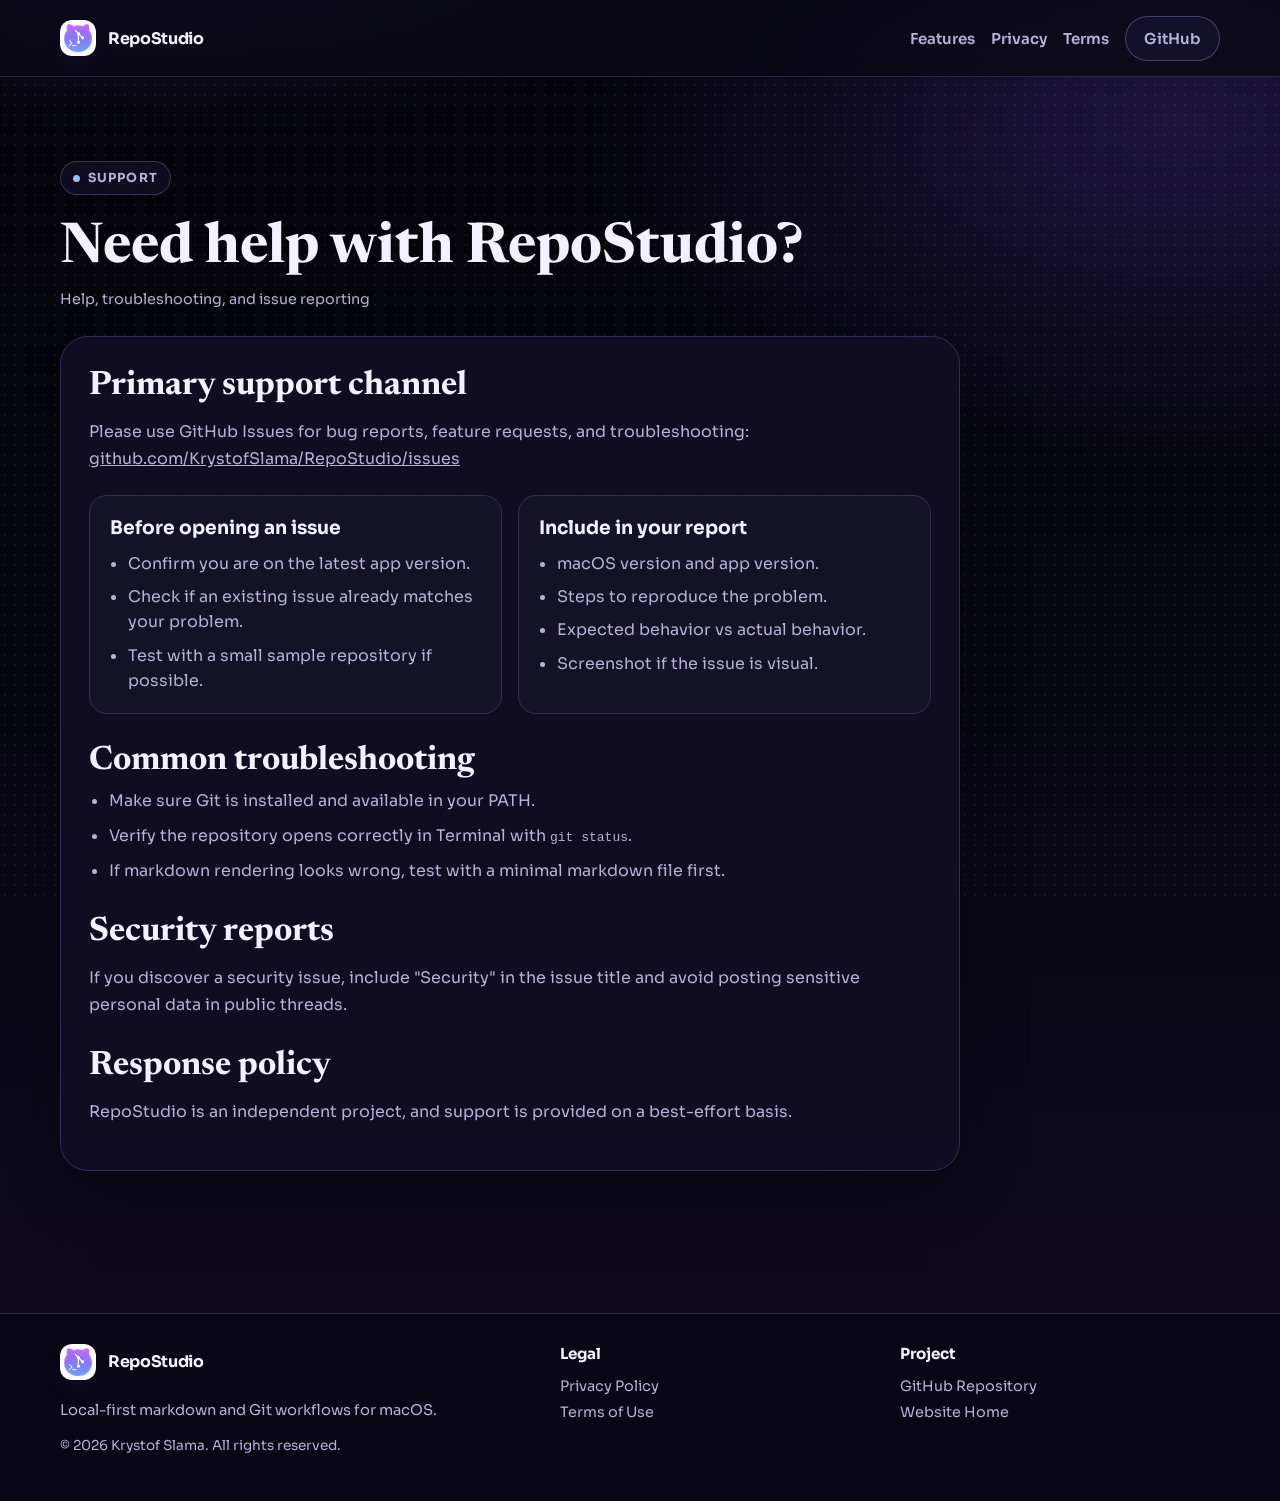
==== site/support.html @ 145996e7 "Site" ====
<!doctype html>
<html lang="en">
  <head>
    <meta charset="UTF-8" />
    <meta name="viewport" content="width=device-width, initial-scale=1" />
    <title>Support | RepoStudio</title>
    <meta name="description" content="Support page for RepoStudio." />
    <link rel="icon" type="image/png" sizes="32x32" href="assets/images/favicon-32x32.png" />
    <link rel="icon" type="image/png" sizes="16x16" href="assets/images/favicon-16x16.png" />
    <link rel="apple-touch-icon" sizes="180x180" href="assets/images/apple-touch-icon.png" />
    <link rel="stylesheet" href="assets/styles/main.css" />
  </head>
  <body class="legal-page">
    <header class="site-header">
      <div class="container header-inner">
        <a class="brand" href="index.html" aria-label="RepoStudio home">
          <img class="brand-mark" src="assets/images/repostudio-icon.png" alt="RepoStudio icon" />
          <span>RepoStudio</span>
        </a>
        <nav class="main-nav" aria-label="Main">
          <a href="index.html#features">Features</a>
          <a href="privacy-policy.html">Privacy</a>
          <a href="terms-of-use.html">Terms</a>
          <a class="btn btn-secondary" href="https://github.com/KrystofSlama/RepoStudio" target="_blank" rel="noreferrer">GitHub</a>
        </nav>
      </div>
    </header>

    <main>
      <div class="container">
        <div class="legal-hero reveal">
          <p class="eyebrow">Support</p>
          <h1>Need help with RepoStudio?</h1>
          <p class="legal-meta">Help, troubleshooting, and issue reporting</p>
        </div>

        <article class="legal-content reveal" style="--delay: 80ms">
          <h2>Primary support channel</h2>
          <p>
            Please use GitHub Issues for bug reports, feature requests, and troubleshooting:
            <a href="https://github.com/KrystofSlama/RepoStudio/issues" target="_blank" rel="noreferrer">github.com/KrystofSlama/RepoStudio/issues</a>
          </p>

          <div class="support-grid">
            <section class="support-card">
              <h3>Before opening an issue</h3>
              <ul>
                <li>Confirm you are on the latest app version.</li>
                <li>Check if an existing issue already matches your problem.</li>
                <li>Test with a small sample repository if possible.</li>
              </ul>
            </section>

            <section class="support-card">
              <h3>Include in your report</h3>
              <ul>
                <li>macOS version and app version.</li>
                <li>Steps to reproduce the problem.</li>
                <li>Expected behavior vs actual behavior.</li>
                <li>Screenshot if the issue is visual.</li>
              </ul>
            </section>
          </div>

          <h2>Common troubleshooting</h2>
          <ul>
            <li>Make sure Git is installed and available in your PATH.</li>
            <li>Verify the repository opens correctly in Terminal with <code>git status</code>.</li>
            <li>If markdown rendering looks wrong, test with a minimal markdown file first.</li>
          </ul>

          <h2>Security reports</h2>
          <p>
            If you discover a security issue, include "Security" in the issue title and avoid posting sensitive personal
            data in public threads.
          </p>

          <h2>Response policy</h2>
          <p>
            RepoStudio is an independent project, and support is provided on a best-effort basis.
          </p>

        </article>
      </div>
    </main>

    <footer class="site-footer">
      <div class="container footer-inner">
        <div>
          <a class="brand" href="index.html" aria-label="RepoStudio home">
            <img class="brand-mark" src="assets/images/repostudio-icon.png" alt="RepoStudio icon" />
            <span>RepoStudio</span>
          </a>
          <p class="footer-blurb">Local-first markdown and Git workflows for macOS.</p>
          <p class="copyright">&copy; <span data-year></span> Krystof Slama. All rights reserved.</p>
        </div>

        <div class="footer-links">
          <h4>Legal</h4>
          <a href="privacy-policy.html">Privacy Policy</a>
          <a href="terms-of-use.html">Terms of Use</a>
        </div>

        <div class="footer-links">
          <h4>Project</h4>
          <a href="https://github.com/KrystofSlama/RepoStudio" target="_blank" rel="noreferrer">GitHub Repository</a>
          <a href="index.html">Website Home</a>
        </div>
      </div>
    </footer>

    <script src="assets/scripts/app.js"></script>
  </body>
</html>
---- site/assets/styles/main.css ----
@import url('https://fonts.googleapis.com/css2?family=JetBrains+Mono:wght@500;600&family=Newsreader:opsz,wght@6..72,500;6..72,700&family=Sora:wght@400;500;600;700;800&display=swap');

:root {
  --bg: #07070f;
  --bg-deep: #0f0a1f;
  --panel: #141227;
  --panel-soft: #1b1837;
  --ink: #f4f1ff;
  --ink-soft: #b7b1d7;
  --line: #332d57;
  --accent: #9e86ff;
  --accent-strong: #c1acff;
  --accent-mint: #8ec3ff;
  --accent-sand: #7f6bda;
  --shadow: 0 26px 70px -34px rgba(6, 4, 16, 0.95);
  --radius-lg: 28px;
  --radius-md: 18px;
  --radius-sm: 12px;
}

* {
  box-sizing: border-box;
}

html {
  scroll-behavior: smooth;
}

body {
  margin: 0;
  color: var(--ink);
  font-family: "Sora", "Segoe UI", sans-serif;
  background:
    radial-gradient(1200px 620px at 14% -18%, rgba(146, 108, 255, 0.34), transparent 66%),
    radial-gradient(980px 560px at 92% 8%, rgba(95, 65, 203, 0.28), transparent 62%),
    linear-gradient(180deg, #030308 0%, var(--bg) 42%, var(--bg-deep) 100%);
  min-height: 100vh;
}

body::before {
  content: "";
  position: fixed;
  inset: 0;
  background-image: radial-gradient(rgba(218, 212, 255, 0.07) 0.8px, transparent 0.8px);
  background-size: 10px 10px;
  pointer-events: none;
  z-index: -2;
}

a {
  color: inherit;
}

.container {
  width: min(1160px, 92vw);
  margin: 0 auto;
}

.site-header {
  position: sticky;
  top: 0;
  z-index: 50;
  backdrop-filter: blur(10px);
  background: rgba(10, 9, 21, 0.75);
  border-bottom: 1px solid rgba(157, 145, 214, 0.2);
}

.header-inner {
  min-height: 76px;
  display: flex;
  align-items: center;
  justify-content: space-between;
  gap: 16px;
}

.brand {
  display: inline-flex;
  align-items: center;
  gap: 12px;
  text-decoration: none;
  font-weight: 700;
}

.brand-mark {
  width: 36px;
  height: 36px;
  border-radius: 12px;
  box-shadow: 0 10px 26px -14px rgba(125, 111, 205, 0.8);
}

.brand span {
  letter-spacing: -0.02em;
}

.main-nav {
  display: flex;
  align-items: center;
  gap: 16px;
  flex-wrap: wrap;
}

.main-nav a {
  text-decoration: none;
  color: var(--ink-soft);
  font-size: 0.94rem;
  font-weight: 600;
}

.main-nav a:hover,
.main-nav a:focus-visible {
  color: var(--ink);
}

.btn {
  display: inline-flex;
  align-items: center;
  justify-content: center;
  gap: 8px;
  padding: 12px 18px;
  border-radius: 999px;
  text-decoration: none;
  font-weight: 700;
  font-size: 0.94rem;
  border: 1px solid transparent;
  transition: transform 0.2s ease, box-shadow 0.2s ease, background 0.2s ease;
}

.btn:hover,
.btn:focus-visible {
  transform: translateY(-2px);
}

.btn-primary {
  background: linear-gradient(135deg, var(--accent) 0%, #b7a2ff 100%);
  color: #f7f8ff;
  box-shadow: 0 16px 28px -16px rgba(126, 103, 225, 0.92);
}

.btn-primary:hover,
.btn-primary:focus-visible {
  box-shadow: 0 18px 30px -14px rgba(136, 112, 241, 0.95);
}

.btn-secondary {
  border-color: rgba(165, 153, 227, 0.35);
  color: var(--ink);
  background: rgba(24, 20, 49, 0.72);
}

.btn-secondary:hover,
.btn-secondary:focus-visible {
  background: rgba(36, 31, 69, 0.92);
}

.hero {
  padding: 88px 0 60px;
}

.hero-grid {
  display: grid;
  grid-template-columns: 0.92fr 1.08fr;
  align-items: center;
  gap: 34px;
}

.eyebrow {
  display: inline-flex;
  align-items: center;
  gap: 8px;
  font-size: 0.78rem;
  font-weight: 700;
  letter-spacing: 0.09em;
  text-transform: uppercase;
  color: var(--ink-soft);
  padding: 8px 12px;
  border-radius: 999px;
  border: 1px solid rgba(163, 153, 219, 0.28);
  background: rgba(20, 16, 42, 0.7);
}

.eyebrow::before {
  content: "";
  width: 7px;
  height: 7px;
  border-radius: 999px;
  background: var(--accent-mint);
}

.hero-title {
  margin: 18px 0 16px;
  font-family: "Newsreader", Georgia, serif;
  font-size: clamp(2.5rem, 6vw, 4.4rem);
  line-height: 0.98;
  letter-spacing: -0.03em;
}

.hero-title span {
  color: var(--accent-strong);
}

.hero-subtitle {
  margin: 0;
  max-width: 52ch;
  color: var(--ink-soft);
  line-height: 1.65;
}

.hero-actions {
  margin-top: 28px;
  display: flex;
  flex-wrap: wrap;
  gap: 12px;
}

.chip-row {
  margin-top: 26px;
  display: flex;
  flex-wrap: wrap;
  gap: 10px;
}

.chip {
  border-radius: 999px;
  padding: 9px 13px;
  border: 1px solid rgba(163, 153, 219, 0.26);
  background: rgba(22, 19, 44, 0.72);
  font-size: 0.82rem;
  color: var(--ink-soft);
}

.hero-card {
  position: relative;
  border-radius: var(--radius-lg);
  padding: 10px;
  background: linear-gradient(160deg, rgba(29, 25, 56, 0.95), rgba(20, 17, 39, 0.95));
  border: 1px solid rgba(165, 153, 227, 0.28);
  box-shadow: var(--shadow);
}

.hero-card::before {
  content: "";
  position: absolute;
  top: -22px;
  right: -22px;
  width: 130px;
  height: 130px;
  background: radial-gradient(circle, rgba(123, 143, 255, 0.62), transparent 68%);
  z-index: -1;
}

.hero-shot {
  border-radius: 18px;
  width: 100%;
  display: block;
  border: 1px solid rgba(165, 153, 227, 0.2);
}

.section {
  padding: 64px 0;
}

.section-header {
  max-width: 760px;
}

.section-title {
  margin: 12px 0;
  font-family: "Newsreader", Georgia, serif;
  font-size: clamp(2rem, 4.2vw, 3rem);
  line-height: 1.08;
}

.section-title span {
  color: var(--accent-mint);
}

.section-copy {
  color: var(--ink-soft);
  line-height: 1.66;
}

.card-grid {
  margin-top: 28px;
  display: grid;
  grid-template-columns: repeat(3, minmax(0, 1fr));
  gap: 16px;
}

.feature-card {
  background: var(--panel);
  border: 1px solid var(--line);
  border-radius: var(--radius-md);
  padding: 20px;
  min-height: 176px;
  box-shadow: 0 18px 36px -30px rgba(4, 3, 14, 0.95);
}

.feature-card h3 {
  margin: 14px 0 10px;
  font-size: 1.08rem;
}

.feature-card p {
  margin: 0;
  color: var(--ink-soft);
  line-height: 1.55;
  font-size: 0.95rem;
}

.feature-icon {
  width: 34px;
  height: 34px;
  border-radius: 10px;
  display: grid;
  place-items: center;
  font-family: "JetBrains Mono", monospace;
  font-weight: 600;
  font-size: 0.83rem;
  background: var(--panel-soft);
  border: 1px solid rgba(163, 153, 219, 0.22);
  color: var(--accent-strong);
}

.gallery {
  margin-top: 28px;
  display: grid;
  grid-template-columns: repeat(2, minmax(0, 1fr));
  gap: 16px;
}

.gallery figure {
  margin: 0;
  overflow: hidden;
  border-radius: 20px;
  border: 1px solid rgba(163, 153, 219, 0.26);
  background: #100d22;
  box-shadow: var(--shadow);
}

.gallery img {
  width: 100%;
  display: block;
  transition: transform 0.45s ease;
}

.gallery figure:hover img {
  transform: scale(1.03);
}

.gallery figcaption {
  padding: 10px 14px;
  color: var(--ink-soft);
  border-top: 1px solid rgba(163, 153, 219, 0.2);
  font-size: 0.87rem;
  background: var(--panel);
}

.stack {
  display: grid;
  grid-template-columns: 1fr 1fr;
  gap: 16px;
  margin-top: 24px;
}

.stack-card {
  border-radius: var(--radius-md);
  border: 1px solid var(--line);
  padding: 22px;
  background: linear-gradient(155deg, #181434 0%, #121028 100%);
}

.stack-card h3 {
  margin: 0 0 12px;
}

.stack-card ul {
  margin: 0;
  padding-left: 18px;
  color: var(--ink-soft);
  line-height: 1.55;
}

.stack-card li + li {
  margin-top: 8px;
}

.notice {
  margin-top: 18px;
  border: 1px solid rgba(163, 153, 219, 0.24);
  border-radius: var(--radius-sm);
  background: rgba(22, 19, 46, 0.72);
  color: var(--ink-soft);
  font-size: 0.89rem;
  padding: 12px 14px;
}

.notice code {
  font-family: "JetBrains Mono", monospace;
  font-size: 0.84rem;
}

.legal-grid {
  margin-top: 28px;
  display: grid;
  grid-template-columns: repeat(3, minmax(0, 1fr));
  gap: 16px;
}

.legal-card {
  border-radius: var(--radius-md);
  border: 1px solid var(--line);
  background: var(--panel);
  padding: 22px;
  display: flex;
  flex-direction: column;
  gap: 14px;
}

.legal-card h3 {
  margin: 0;
}

.legal-card p {
  margin: 0;
  color: var(--ink-soft);
  line-height: 1.55;
}

.legal-card a {
  margin-top: auto;
  color: var(--accent-strong);
  font-weight: 700;
  text-decoration: none;
}

.final-cta {
  margin-top: 14px;
  border-radius: calc(var(--radius-lg) + 4px);
  padding: 34px;
  border: 1px solid rgba(163, 153, 219, 0.26);
  background: linear-gradient(145deg, #181434 0%, #120f27 100%);
  box-shadow: var(--shadow);
}

.final-cta h2 {
  margin: 0 0 10px;
  font-family: "Newsreader", Georgia, serif;
  font-size: clamp(2rem, 4vw, 2.8rem);
}

.final-cta p {
  margin: 0;
  color: var(--ink-soft);
  line-height: 1.6;
}

.final-cta .hero-actions {
  margin-top: 22px;
}

.site-footer {
  margin-top: 70px;
  border-top: 1px solid rgba(157, 145, 214, 0.2);
  background: rgba(9, 8, 20, 0.82);
}

.footer-inner {
  padding: 30px 0 34px;
  display: grid;
  grid-template-columns: 1.5fr 1fr 1fr;
  gap: 20px;
  align-items: start;
}

.footer-blurb {
  color: var(--ink-soft);
  line-height: 1.56;
  max-width: 40ch;
  font-size: 0.92rem;
}

.footer-links {
  display: grid;
  gap: 8px;
}

.footer-links h4 {
  margin: 0 0 6px;
  font-size: 0.95rem;
}

.footer-links a {
  color: var(--ink-soft);
  text-decoration: none;
  font-size: 0.9rem;
}

.footer-links a:hover,
.footer-links a:focus-visible {
  color: var(--ink);
}

.copyright {
  margin-top: 14px;
  color: var(--ink-soft);
  font-size: 0.85rem;
}

.legal-page main {
  padding: 72px 0;
}

.legal-hero {
  max-width: 850px;
}

.legal-hero h1 {
  margin: 12px 0 12px;
  font-family: "Newsreader", Georgia, serif;
  font-size: clamp(2.2rem, 5vw, 3.5rem);
  line-height: 1.04;
}

.legal-meta {
  color: var(--ink-soft);
  font-size: 0.9rem;
  margin-top: 6px;
}

.legal-content {
  margin-top: 28px;
  max-width: 900px;
  background: rgba(18, 15, 37, 0.92);
  border: 1px solid var(--line);
  border-radius: var(--radius-lg);
  padding: 28px;
  box-shadow: var(--shadow);
}

.legal-content h2 {
  margin: 30px 0 10px;
  font-family: "Newsreader", Georgia, serif;
  font-size: clamp(1.5rem, 3vw, 2.1rem);
}

.legal-content h2:first-child {
  margin-top: 4px;
}

.legal-content p,
.legal-content li {
  color: var(--ink-soft);
  line-height: 1.68;
}

.legal-content ul {
  margin: 6px 0 0;
  padding-left: 20px;
}

.legal-content li + li {
  margin-top: 8px;
}

.legal-content .callout {
  margin-top: 22px;
  border-radius: 13px;
  border: 1px solid rgba(145, 129, 222, 0.38);
  background: #1a1740;
  color: #d6cff8;
  padding: 14px;
  font-size: 0.93rem;
}

.support-grid {
  margin-top: 22px;
  display: grid;
  grid-template-columns: repeat(2, minmax(0, 1fr));
  gap: 16px;
}

.support-card {
  border-radius: var(--radius-md);
  border: 1px solid var(--line);
  background: var(--panel);
  padding: 20px;
}

.support-card h3 {
  margin: 0 0 12px;
}

.support-card p,
.support-card li {
  color: var(--ink-soft);
  line-height: 1.58;
}

.support-card ul {
  margin: 0;
  padding-left: 18px;
}

.support-card code {
  font-family: "JetBrains Mono", monospace;
  font-size: 0.84rem;
}

.reveal {
  opacity: 0;
  transform: translateY(28px) scale(0.99);
  transition: opacity 0.7s ease, transform 0.7s ease;
  transition-delay: var(--delay, 0ms);
}

.reveal.is-visible {
  opacity: 1;
  transform: translateY(0) scale(1);
}

@media (max-width: 1040px) {
  .hero-grid {
    grid-template-columns: 1fr;
  }

  .hero {
    padding-top: 64px;
  }

  .card-grid,
  .stack,
  .legal-grid,
  .footer-inner,
  .support-grid {
    grid-template-columns: 1fr;
  }

  .gallery {
    grid-template-columns: 1fr;
  }

  .final-cta {
    padding: 26px;
  }
}

@media (max-width: 720px) {
  .header-inner {
    padding: 10px 0;
    align-items: flex-start;
  }

  .main-nav {
    justify-content: flex-end;
  }

  .main-nav a {
    font-size: 0.88rem;
  }

  .hero-title {
    font-size: clamp(2.2rem, 11vw, 3.2rem);
  }

  .section {
    padding: 50px 0;
  }

  .legal-content {
    padding: 20px;
  }

  .btn {
    width: 100%;
  }

  .hero-actions {
    width: 100%;
  }
}
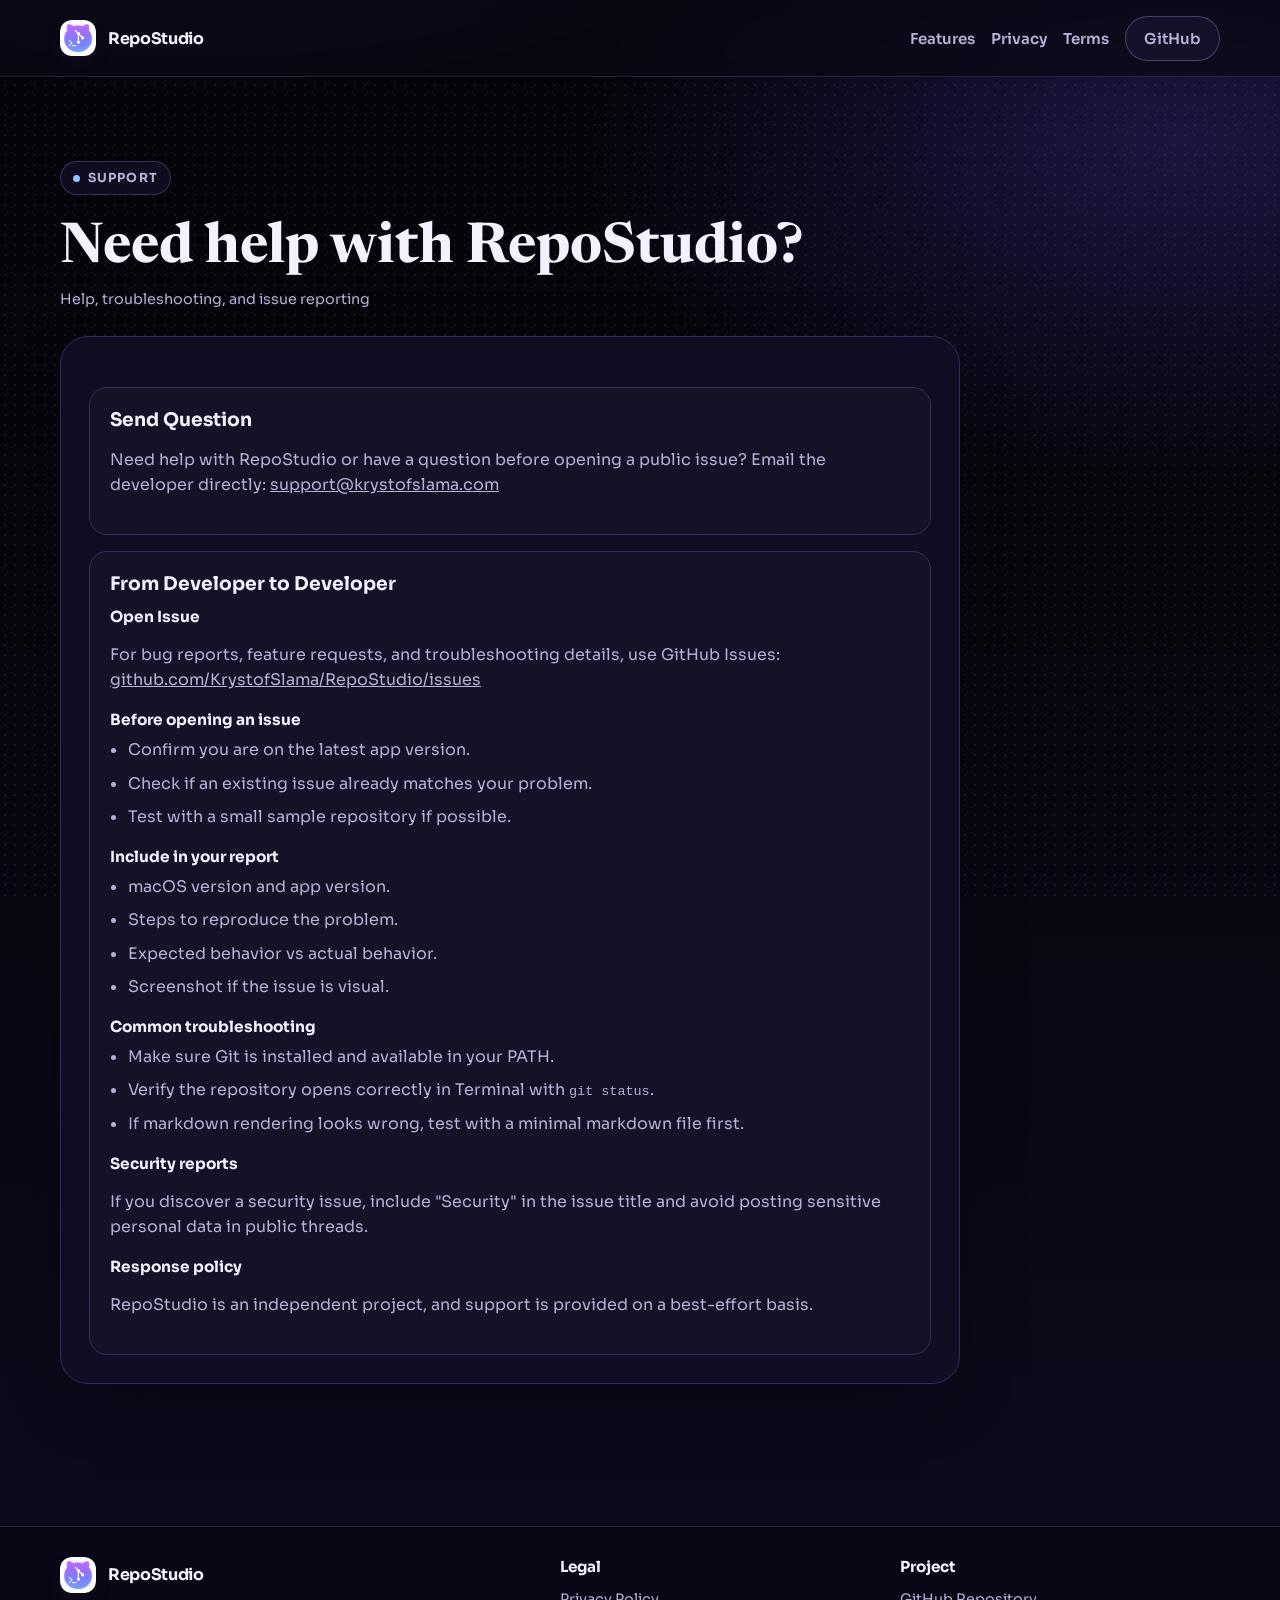
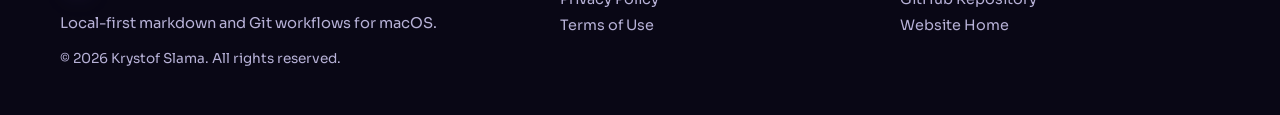
==== commit d0ccd8e4: "Review 3  Review 3" ====
--- a/site/support.html
+++ b/site/support.html
@@ -35,50 +35,57 @@
         </div>
 
         <article class="legal-content reveal" style="--delay: 80ms">
-          <h2>Primary support channel</h2>
-          <p>
-            Please use GitHub Issues for bug reports, feature requests, and troubleshooting:
-            <a href="https://github.com/KrystofSlama/RepoStudio/issues" target="_blank" rel="noreferrer">github.com/KrystofSlama/RepoStudio/issues</a>
-          </p>
+          <div class="support-stack">
+            <section class="support-card">
+              <h3>Send Question</h3>
+              <p>
+                Need help with RepoStudio or have a question before opening a public issue? Email the developer directly:
+                <a href="mailto:support@krystofslama.com">support@krystofslama.com</a>
+              </p>
+            </section>
 
-          <div class="support-grid">
             <section class="support-card">
-              <h3>Before opening an issue</h3>
+              <h3>From Developer to Developer</h3>
+              <h4>Open Issue</h4>
+              <p>
+                For bug reports, feature requests, and troubleshooting details, use GitHub Issues:
+                <a href="https://github.com/KrystofSlama/RepoStudio/issues" target="_blank" rel="noreferrer">github.com/KrystofSlama/RepoStudio/issues</a>
+              </p>
+
+              <h4>Before opening an issue</h4>
               <ul>
                 <li>Confirm you are on the latest app version.</li>
                 <li>Check if an existing issue already matches your problem.</li>
                 <li>Test with a small sample repository if possible.</li>
               </ul>
-            </section>
 
-            <section class="support-card">
-              <h3>Include in your report</h3>
+              <h4>Include in your report</h4>
               <ul>
                 <li>macOS version and app version.</li>
                 <li>Steps to reproduce the problem.</li>
                 <li>Expected behavior vs actual behavior.</li>
                 <li>Screenshot if the issue is visual.</li>
               </ul>
+
+              <h4>Common troubleshooting</h4>
+              <ul>
+                <li>Make sure Git is installed and available in your PATH.</li>
+                <li>Verify the repository opens correctly in Terminal with <code>git status</code>.</li>
+                <li>If markdown rendering looks wrong, test with a minimal markdown file first.</li>
+              </ul>
+
+              <h4>Security reports</h4>
+              <p>
+                If you discover a security issue, include "Security" in the issue title and avoid posting sensitive
+                personal data in public threads.
+              </p>
+
+              <h4>Response policy</h4>
+              <p>
+                RepoStudio is an independent project, and support is provided on a best-effort basis.
+              </p>
             </section>
           </div>
-
-          <h2>Common troubleshooting</h2>
-          <ul>
-            <li>Make sure Git is installed and available in your PATH.</li>
-            <li>Verify the repository opens correctly in Terminal with <code>git status</code>.</li>
-            <li>If markdown rendering looks wrong, test with a minimal markdown file first.</li>
-          </ul>
-
-          <h2>Security reports</h2>
-          <p>
-            If you discover a security issue, include "Security" in the issue title and avoid posting sensitive personal
-            data in public threads.
-          </p>
-
-          <h2>Response policy</h2>
-          <p>
-            RepoStudio is an independent project, and support is provided on a best-effort basis.
-          </p>
 
         </article>
       </div>
--- a/site/assets/styles/main.css
+++ b/site/assets/styles/main.css
@@ -579,6 +579,12 @@
   gap: 16px;
 }
 
+.support-stack {
+  margin-top: 22px;
+  display: grid;
+  gap: 16px;
+}
+
 .support-card {
   border-radius: var(--radius-md);
   border: 1px solid var(--line);
@@ -588,6 +594,16 @@
 
 .support-card h3 {
   margin: 0 0 12px;
+}
+
+.support-card h4 {
+  margin: 18px 0 8px;
+  font-size: 0.96rem;
+  color: var(--ink);
+}
+
+.support-card h3 + h4 {
+  margin-top: 0;
 }
 
 .support-card p,
